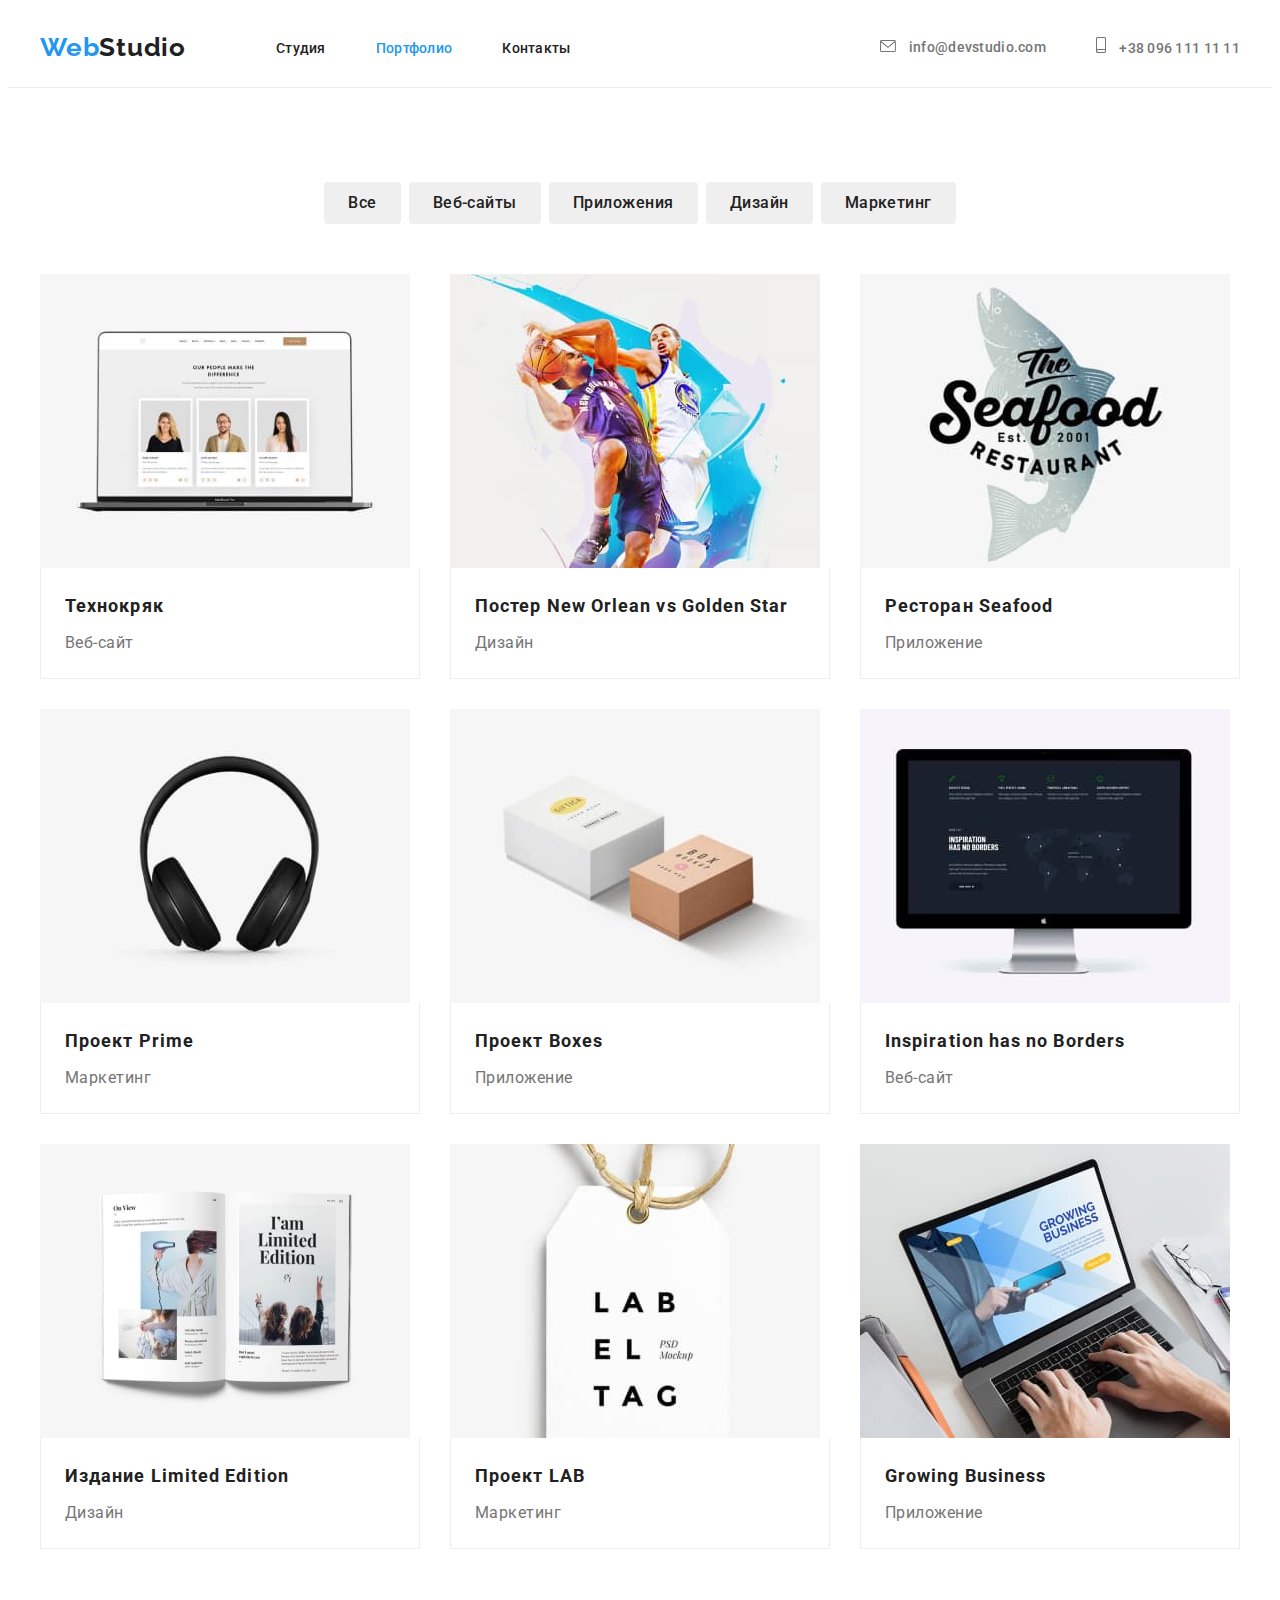
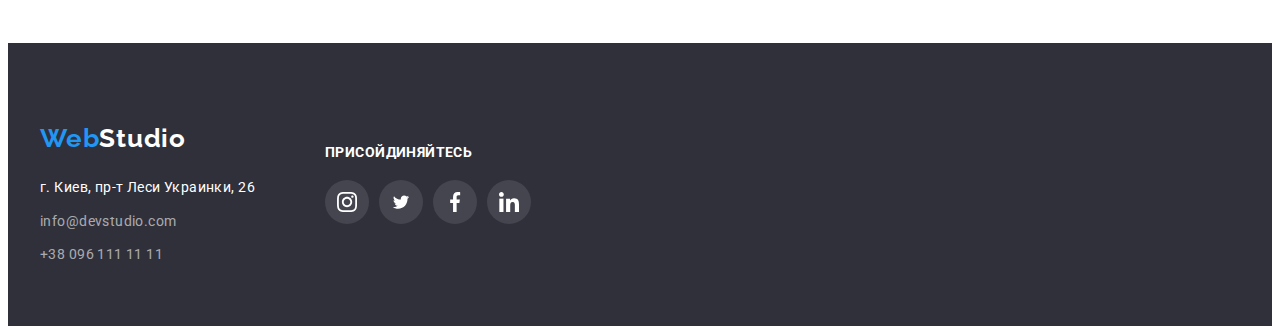
==== portfolio.html @ c00b797a "hw-04" ====
<!DOCTYPE html>
<html lang="ru">
  <head>
    <meta charset="UTF-8" />
    <meta http-equiv="X-UA-Compatible" content="IE=edge" />
    <meta name="viewport" content="width=device-width, initial-scale=1.0" />
    <link rel="preconnect" href="https://fonts.googleapis.com" />
    <link rel="preconnect" href="https://fonts.gstatic.com" crossorigin />
    <link
      href="https://fonts.googleapis.com/css2?family=Raleway:wght@700&family=Roboto:wght@400;500;700;900&display=swap"
      rel="stylesheet"
    />

    <title>WebStudio</title>
    <link
      rel="stylesheet"
      href="https://cdnjs.cloudflare.com/ajax/libs/modern-normalize/1.1.0/modern-normalize.min.css"
      integrity="sha512-wpPYUAdjBVSE4KJnH1VR1HeZfpl1ub8YT/NKx4PuQ5NmX2tKuGu6U/JRp5y+Y8XG2tV+wKQpNHVUX03MfMFn9Q=="
      crossorigin="anonymous"
      referrerpolicy="no-referrer"
    />
    <link rel="stylesheet" href="./css/styles.css" />
  </head>

  <body>
    <header class="header">
      <div class="header-container container">
        <a href="./index.html" class="header-webstudio link"
          >Web<span class="header-logo">Studio</span></a
        >
        <nav class="header-nav">
          <ul class="header-links">
            <li class="header-item">
              <a href="./index.html" class="header-link link">Студия</a>
            </li>
            <li class="header-item">
              <a href="./portfolio.html" class="header-link link current"
                >Портфолио</a
              >
            </li>
            <li class="header-item">
              <a href="tel:+380961111111" class="header-link link">Контакты</a>
            </li>
          </ul>
        </nav>
        <ul class="header-contacts">
          <li class="contacts-item">
            <a class="header-mail link" href="mailto:info@devstudio.com">
              <svg class="header-contacts-icon" width="16" height="12">
                <use
                  href="./images/icons.svg/symbol-defs.svg#icon-envelope"
                ></use>
              </svg>
              info@devstudio.com</a
            >
          </li>
          <li class="contacts-item">
            <a class="header-tel link" href="tel:+380961111111">
              <svg class="header-contacts-icon" width="10" height="16">
                <use
                  href="./images/icons.svg/symbol-defs.svg#icon-smartphone"
                ></use>
              </svg>
              +38 096 111 11 11</a
            >
          </li>
        </ul>
      </div>
    </header>

    <main>
      <section class="main">
        <div class="container">
          <ul class="buttons-list">
            <li class="buttons-item">
              <button type="button" class="buttons-button">Все</button>
            </li>
            <li class="buttons-item">
              <button type="button" class="buttons-button">Веб-сайты</button>
            </li>
            <li class="buttons-item">
              <button type="button" class="buttons-button">Приложения</button>
            </li>
            <li class="buttons-item">
              <button type="button" class="buttons-button">Дизайн</button>
            </li>
            <li class="buttons-item">
              <button type="button" class="buttons-button">Маркетинг</button>
            </li>
          </ul>

          <ul class="portfolio-list">
            <li class="portfolio-item">
              <div class="card-sumb">
                <a href=""><img src="./images/laptop.jpg" alt="" /></a>
              </div>
              <div class="card-content">
                <h3 class="images-title">Технокряк</h3>
                <p class="images-text">Веб-сайт</p>
              </div>
            </li>

            <li class="portfolio-item">
              <div class="card-sumb">
                <a href=""><img src="./images/poster.jpg" alt="" /></a>
              </div>
              <div class="card-content">
                <h3 class="images-title">Постер New Orlean vs Golden Star</h3>
                <p class="images-text">Дизайн</p>
              </div>
            </li>

            <li class="portfolio-item">
              <div class="card-sumb">
                <a href=""><img src="./images/seafood.jpg" alt="" /></a>
              </div>
              <div class="card-content">
                <h3 class="images-title">Ресторан Seafood</h3>
                <p class="images-text">Приложение</p>
              </div>
            </li>

            <li class="portfolio-item">
              <div class="card-sumb">
                <a href=""><img src="./images/headphone.jpg" alt="" /></a>
              </div>
              <div class="card-content">
                <h3 class="images-title">Проект Prime</h3>
                <p class="images-text">Маркетинг</p>
              </div>
            </li>

            <li class="portfolio-item">
              <div class="card-sumb">
                <a href=""><img src="./images/boxes.jpg" alt="" /></a>
              </div>
              <div class="card-content">
                <h3 class="images-title">Проект Boxes</h3>
                <p class="images-text">Приложение</p>
              </div>
            </li>

            <li class="portfolio-item">
              <div class="card-sumb">
                <a href=""><img src="./images/screen.jpg" alt="" /></a>
              </div>
              <div class="card-content">
                <h3 class="images-title">Inspiration has no Borders</h3>
                <p class="images-text">Веб-сайт</p>
              </div>
            </li>

            <li class="portfolio-item">
              <div class="card-sumb">
                <a href=""><img src="./images/book.jpg" alt="" /></a>
              </div>
              <div class="card-content">
                <h3 class="images-title">Издание Limited Edition</h3>
                <p class="images-text">Дизайн</p>
              </div>
            </li>

            <li class="portfolio-item">
              <div class="card-sumb">
                <a href=""><img src="./images/badge.jpg" alt="" /></a>
              </div>
              <div class="card-content">
                <h3 class="images-title">Проект LAB</h3>
                <p class="images-text">Маркетинг</p>
              </div>
            </li>

            <li class="portfolio-item">
              <div class="card-sumb">
                <a href=""><img src="./images/surf.jpg" alt="" /></a>
              </div>
              <div class="card-content">
                <h3 class="images-title">Growing Business</h3>
                <p class="images-text">Приложение</p>
              </div>
            </li>
          </ul>
        </div>
      </section>
    </main>

    <footer class="footer">
      <div class="container footer-wrap">
        <div class="footer-address">
          <a href="./index.html" class="footer-webstudio link"
            >Web<span class="footer-logo">Studio</span></a
          >
          <address class="footer-address">
            <ul class="footer-list">
              <li class="footer-item">
                <a
                  class="footer-link link address"
                  href="https://goo.gl/maps/LqxU8Z8EwyXyZSnf8"
                  target="_blank"
                  rel="noopener noreferrer nofollow"
                  >г. Киев, пр-т Леси Украинки, 26</a
                >
              </li>
              <li class="footer-item">
                <a
                  class="footer-mail link address"
                  href="mailto:info@devstudio.com"
                  >info@devstudio.com</a
                >
              </li>
              <li class="footer-item">
                <a class="footer-tel link address" href="tel:+380961111111"
                  >+38 096 111 11 11</a
                >
              </li>
            </ul>
          </address>
        </div>
        <div class="footer-soc">
          <p class="footer-soc-text">ПРИСОЙДИНЯЙТЕСЬ</p>
          <ul class="footer-soc-list">
            <li class="footer-soc-item">
              <a class="footer-soc-link link" href="">
                <svg class="footer-soc-icon" width="20" height="20">
                  <use
                    href="./images/icons.svg/symbol-defs.svg#icon-instagram"
                  ></use>
                </svg>
              </a>
            </li>
            <li class="footer-soc-item">
              <a class="footer-soc-link link" href="">
                <svg class="footer-soc-icon" width="20" height="16.25">
                  <use
                    href="./images/icons.svg/symbol-defs.svg#icon-twitter"
                  ></use>
                </svg>
              </a>
            </li>
            <li class="footer-soc-item">
              <a class="footer-soc-link link" href="">
                <svg class="footer-soc-icon" width="20" height="20">
                  <use
                    href="./images/icons.svg/symbol-defs.svg#icon-facebook"
                  ></use>
                </svg>
              </a>
            </li>
            <li class="footer-soc-item">
              <a class="footer-soc-link link" href="">
                <svg class="footer-soc-icon" width="20" height="20">
                  <use
                    href="./images/icons.svg/symbol-defs.svg#icon-linkedin"
                  ></use>
                </svg>
              </a>
            </li>
          </ul>
        </div>
      </div>
    </footer>
  </body>
</html>
---- css/styles.css ----
:root {
  --main-color: #212121;
  --main-second-color: #2196f3;
  --mail-color: #757575;
  --portfolio-main-color: #212121;
  --portfolio-text-color: #757575;
  --icons-color: rgba(175, 177, 184, 1);
  --card-shadow: 0px 1px 1px rgba(0, 0, 0, 0.12),
    0px 4px 4px rgba(0, 0, 0, 0.06), 1px 4px 6px rgba(0, 0, 0, 0.16);
}

body {
  font-family: "Roboto", sans-serif;
}

p,
h1,
h2,
h3,
h4,
h5,
h6 {
  margin: 0;
}

ul {
  list-style: none;
  padding-left: 0;
  margin: 0;
}

img {
  display: block;
  max-width: 100%;
  height: auto;
}

.link {
  text-decoration: none;
}
.container {
  width: 1200px;
  padding: 0 15px;
  margin: 0 auto;
}

/*-------------------- section header -----------------*/
.header-container {
  display: flex;
  align-items: center;
}

.header {
  padding-top: 24px;
  padding-bottom: 24px;
  border-bottom: 1px solid #ececec;
}

.header-logo {
  color: var(--main-color);
}

.header-webstudio {
  font-family: "Raleway";
  font-weight: 700;
  font-size: 26px;
  line-height: 1.19;
  letter-spacing: 0.03em;
  color: var(--main-second-color);
  margin-right: 90px;
}

.header-link {
  font-weight: 500;
  font-size: 14px;
  line-height: 1.14;
  letter-spacing: 0.02em;
  color: var(--main-color);
}

.header-links {
  display: flex;
}

.header-item:not(:last-child) {
  margin-right: 50px;
}

.header-links .header-link.current {
  color: var(--main-second-color);
}

.header-link:hover,
.header-link:focus {
  color: var(--main-second-color);
}

.header-contacts {
  display: flex;
  margin-left: auto;
}
.contacts-item:not(:last-child) {
  margin-right: 50px;
}

/*------------------------header-icon--------------------------------------*/
.header-contacts-icon {
  margin-right: 10px;
}

.contact-item {
  width: 100%;
  height: 100%;
  border-radius: 50%;
  display: flex;
  align-items: center;
  justify-content: center;
  fill: #afb1b8;
  background-color: transparent;
}
.header-contacts-icon {
  margin-right: 10px;
  fill: var(--mail-color);
}

.header-mail,
.header-tel {
  font-family: inherit;
  font-weight: 500;
  font-size: 14px;
  line-height: 1.14;
  letter-spacing: 0.02em;
  color: var(--mail-color);
}
.header-mail:hover,
.header-mail:focus,
.header-tel:hover,
.header-tel:focus {
  color: var(--main-second-color);
}
.header-contacts-icon:focus,
.header-contacts-icon:hover {
  fill: var(--main-second-color);
}

/*.contacts-item:focus,
.contacts-item:hover{
  fill: var(--main-second-color);
}*/

/*------------------- section bussines ----------------*/

.bussines {
  background: #2f303a;
  text-align: center;
  padding: 200px 0;
  max-width: 1600px;
  height: 600px;
  margin-right: auto;
  margin-left: auto;
  background-image: linear-gradient(
      to right,
      rgba(47, 48, 58, 0.4),
      rgba(47, 48, 58, 0.4)
    ),
    url("../images/icons.svg/hero-image.jpg");
  background-repeat: no-repeat;
  background-position: center;
  background-size: cover;
}

.bussines-title {
  font-weight: 900;
  font-size: 44px;
  line-height: 1.36;
  text-align: center;
  letter-spacing: 0.06em;
  text-transform: uppercase;
  color: #ffffff;
  align-items: center;
  width: 696px;
  margin-left: auto;
  margin-right: auto;
  margin-bottom: 30px;
}

.bussines-button {
  font-family: inherit;
  font-weight: 700;
  font-size: 16px;
  background: var(--main-second-color);
  box-shadow: 0px 4px 4px rgba(0, 0, 0, 0.15);
  border-radius: 4px;
  color: #ffffff;
  cursor: pointer;
  padding: 10px 32px;
  border: none;
}

.bussines-button:hover {
  background-color: grey;
}

/*------------------ section proposition --------------*/

.visually-hidden {
  position: absolute;
  white-space: nowrap;
  width: 1px;
  height: 1px;
  overflow: hidden;
  border: 0;
  padding: 0;
  clip: rect(0 0 0 0);
  clip-path: inset(50%);
  margin: -1px;
}

.proposition {
  padding-top: 94px;
  padding-bottom: 94px;
}

.proposition-list {
  display: flex;
  box-sizing: border-box;
}
.proposition-item:not(:last-child) {
  margin-right: 30px;
}
.proposition-item {
  text-align: left;
  width: 270px;
}
.proposition-item::before {
  display: block;
  content: " ";
  height: 120px;
  margin-bottom: 30px;
  background: #f5f4fa;
  border-radius: 4px;
  background-repeat: no-repeat;
  background-position: center;
}

.proposition-item:nth-child(1)::before {
  background-image: url(../images/icons.svg/antenna.svg);
}
.proposition-item:nth-child(2)::before {
  background-image: url(../images/icons.svg/clock.svg);
}
.proposition-item:nth-child(3)::before {
  background-image: url(../images/icons.svg/diagram.svg);
}
.proposition-item:nth-child(4)::before {
  background-image: url(../images/icons.svg/astronaut.svg);
}

.proposition-title {
  font-weight: 700;
  font-size: 14px;
  line-height: 1.14;
  letter-spacing: 0.03em;
  text-transform: uppercase;

  color: var(--main-color);
  margin-bottom: 10px;
}

.proposition-text {
  font-size: 14px;
  line-height: 1.7;
  letter-spacing: 0.03em;
  color: #757575;
  box-sizing: border-box;
}
/*--------------------- section doing -----------------*/
.doing {
  padding-bottom: 94px;
}
.doing-title {
  font-weight: 700;
  font-size: 36px;
  line-height: 1.16;
  text-align: center;
  letter-spacing: 0.03em;
  margin-bottom: 50px;

  color: var(--main-color);
}

.doing-list {
  display: flex;
}
.doing-item:not(:last-child) {
  margin-right: 30px;
}

/*------------------- section Team -------------------*/

.section-team {
  background-color: #f5f4fa;
  padding-top: 94px;
  padding-bottom: 94px;
}
.our-team {
  font-weight: 700;
  font-size: 36px;
  line-height: 1.16;
  text-align: center;
  letter-spacing: 0.03em;

  color: var(--main-color);
  margin-bottom: 50px;
}

.team-list {
  text-align: center;
}

.team-list {
  display: flex;
  justify-content: center;
}

.team-item {
  box-sizing: border-box;
  background: #ffffff;
  box-shadow: var(--card-shadow);
  border-radius: 0px 0px 4px 4px;
}
.team-item:not(:last-child) {
  margin-right: 30px;
}
.team-div {
  padding: 30px 0;
}

.team-title {
  font-weight: 500;
  font-size: 16px;
  line-height: 1.18;
  letter-spacing: 0.03em;
  margin-bottom: 10px;
  color: var(--main-color);
}

.team-text {
  line-height: 19px;
  letter-spacing: 0.03em;
  color: #757575;
  margin-bottom: 16px;
}
.team-soc-list {
  display: flex;
  justify-content: center;
  margin-bottom: 15px;
}
.team-soc-item {
  width: 44px;
  height: 44px;
}
.team-soc-item:not(:last-child) {
  margin-right: 10px;
}
.team-soc-link {
  width: 100%;
  height: 100%;
  border-radius: 50%;
  display: flex;
  align-items: center;
  justify-content: center;
  fill: var(--icons-color);
  background-color: transparent;
}
.team-soc-icon:focus,
.team-soc-icon:hover,
.team-soc-link:focus,
.team-soc-link:hover {
  fill: white;
  background-color: var(--main-second-color);
  /*stroke: black;*/
}

/*------------------------section-customers------------------------*/

.section-customers {
  padding: 94px 0;
  text-align: center;
}

.customers-title{
font-family: inherit;
font-style: normal;
font-weight: 700;
font-size: 36px;
line-height: calc(42/36);
text-align: center;
letter-spacing: 0.03em;
color: #212121;
}



.customers-list {
  display: flex;
  margin-top: 50px;
  justify-content: center;
}

.customers-item {
  width: 170px;
  height: 90px;
  border: 1px solid var(--icons-color);
  border-radius: 4px;
}
/*.customers-list > .customers-item {
  flex-basis: calc(100% / 3 - 30px);
  margin-left: 30px;
  margin-top: 50px;
}*/
.customers-item:not(:last-child) {
  margin-right: 30px;
}
.customers-link {
  width: 100%;
  height: 100%;
  display: flex;
}
.customers-logo {
  margin: 16px 32px;
  fill: var(--icons-color);
}

.customers-item:focus, .customers-item:hover{
  border: 1px solid var(--main-second-color);
}

.customers-logo:focus,
.customers-logo:hover {
  fill: var(--main-second-color);
}

/*------------------ section footer -------------------*/
.footer-wrap {
  display: flex;
  align-items: center;
}
.footer {
  background-color: #2f303a;
  box-sizing: border-box;
  padding-top: 60px;
  padding-bottom: 60px;
  display: flex;
}

.footer-webstudio {
  font-family: "Raleway";
  font-weight: 700;
  font-size: 26px;
  line-height: 1.19;
  letter-spacing: 0.03em;
  color: var(--main-second-color);
}

.footer-logo {
  color: white;
}

.footer-address {
  font-style: normal;
  margin-top: 20px;
}

.footer-item:not(:last-child) {
  margin-bottom: 9px;
}
.footer-link {
  font-weight: 400;
  font-size: 14px;
  line-height: calc(26 / 14);
  letter-spacing: 0.03em;
  color: #ffffff;
}

.footer-mail,
.footer-tel {
  font-size: 14px;
  line-height: calc(24 / 14);
  letter-spacing: 0.03em;

  color: rgba(255, 255, 255, 0.6);
}

.address:not(:last-child) {
  margin-bottom: 9px;
}

.footer-soc {
  width: 206px;
  height: 80px;
  margin-left: 70px;
  justify-content: center;
}
.footer-soc-list {
  display: flex;
}

.footer-soc-text {
  font-family: inherit;
  font-style: normal;
  font-weight: 700;
  font-size: 14px;
  line-height: calc(16 / 14);
  letter-spacing: 0.03em;
  text-transform: uppercase;
  color: #ffffff;
  margin-bottom: 20px;
}

.footer-soc-item:not(:last-child) {
  margin-right: 10px;
}

.footer-soc-item {
  width: 44px;
  height: 44px;
}
.footer-soc-link {
  width: 100%;
  height: 100%;
  border-radius: 50%;
  display: flex;
  align-items: center;
  justify-content: center;
  fill: var(--icons-color);
  background: rgba(255, 255, 255, 0.1);
  fill: rgba(255, 255, 255, 1);
}

.footer-soc-link:hover,
.footer-soc-link:focus {
  background-color: var(--main-second-color);
}

/*--------------- ПОРТФОЛІО -----------------*/

.main {
  padding-top: 94px;
  padding-bottom: 94px;
}
.buttons-list {
  display: flex;
  justify-content: center;
  margin-bottom: 50px;
}

.buttons-item:not(:last-child) {
  margin-right: 8px;
}

.buttons-button:hover,
.buttons-button:focus {
  color: white;
  background-color: var(--main-second-color);
  box-shadow: var(--card-shadow);
  border-radius: 4px;
  border-color: transparent;
}
.buttons-button {
  font-family: inherit;
  font-weight: 500;
  font-size: 16px;
  line-height: calc(26 / 16);
  text-align: center;
  letter-spacing: 0.03em;
  border-radius: 4px;
  border-color: transparent;
  color: #212121;
  cursor: pointer;
  padding: 6px 22px;
}

.images-title {
  font-weight: 700;
  font-size: 18px;
  line-height: calc(36 / 18);
  letter-spacing: 0.06em;
  margin-bottom: 4px;

  color: var(--portfolio-main-color);
}

.images-text {
  line-height: calc(30 / 16);
  letter-spacing: 0.03em;

  color: var(--portfolio-text-color);
}

.portfolio-list {
  padding: 0;
  margin: 0;
  display: flex;
  flex-wrap: wrap;
  margin-top: -30px;
  margin-left: -30px;
}

.portfolio-list > .portfolio-item {
  flex-basis: calc(100% / 3 - 30px);
  margin-left: 30px;
  margin-top: 30px;
}

.card-content {
  padding: 20px 24px;
  border: 1px solid #eeeeee;
  border-top: none;
}
.porfolio-item:focus,
.portfolio-item:hover {
  background: #ffffff;
  border: 1px solid #eeeeee;
  box-shadow: var(--card-shadow);
}
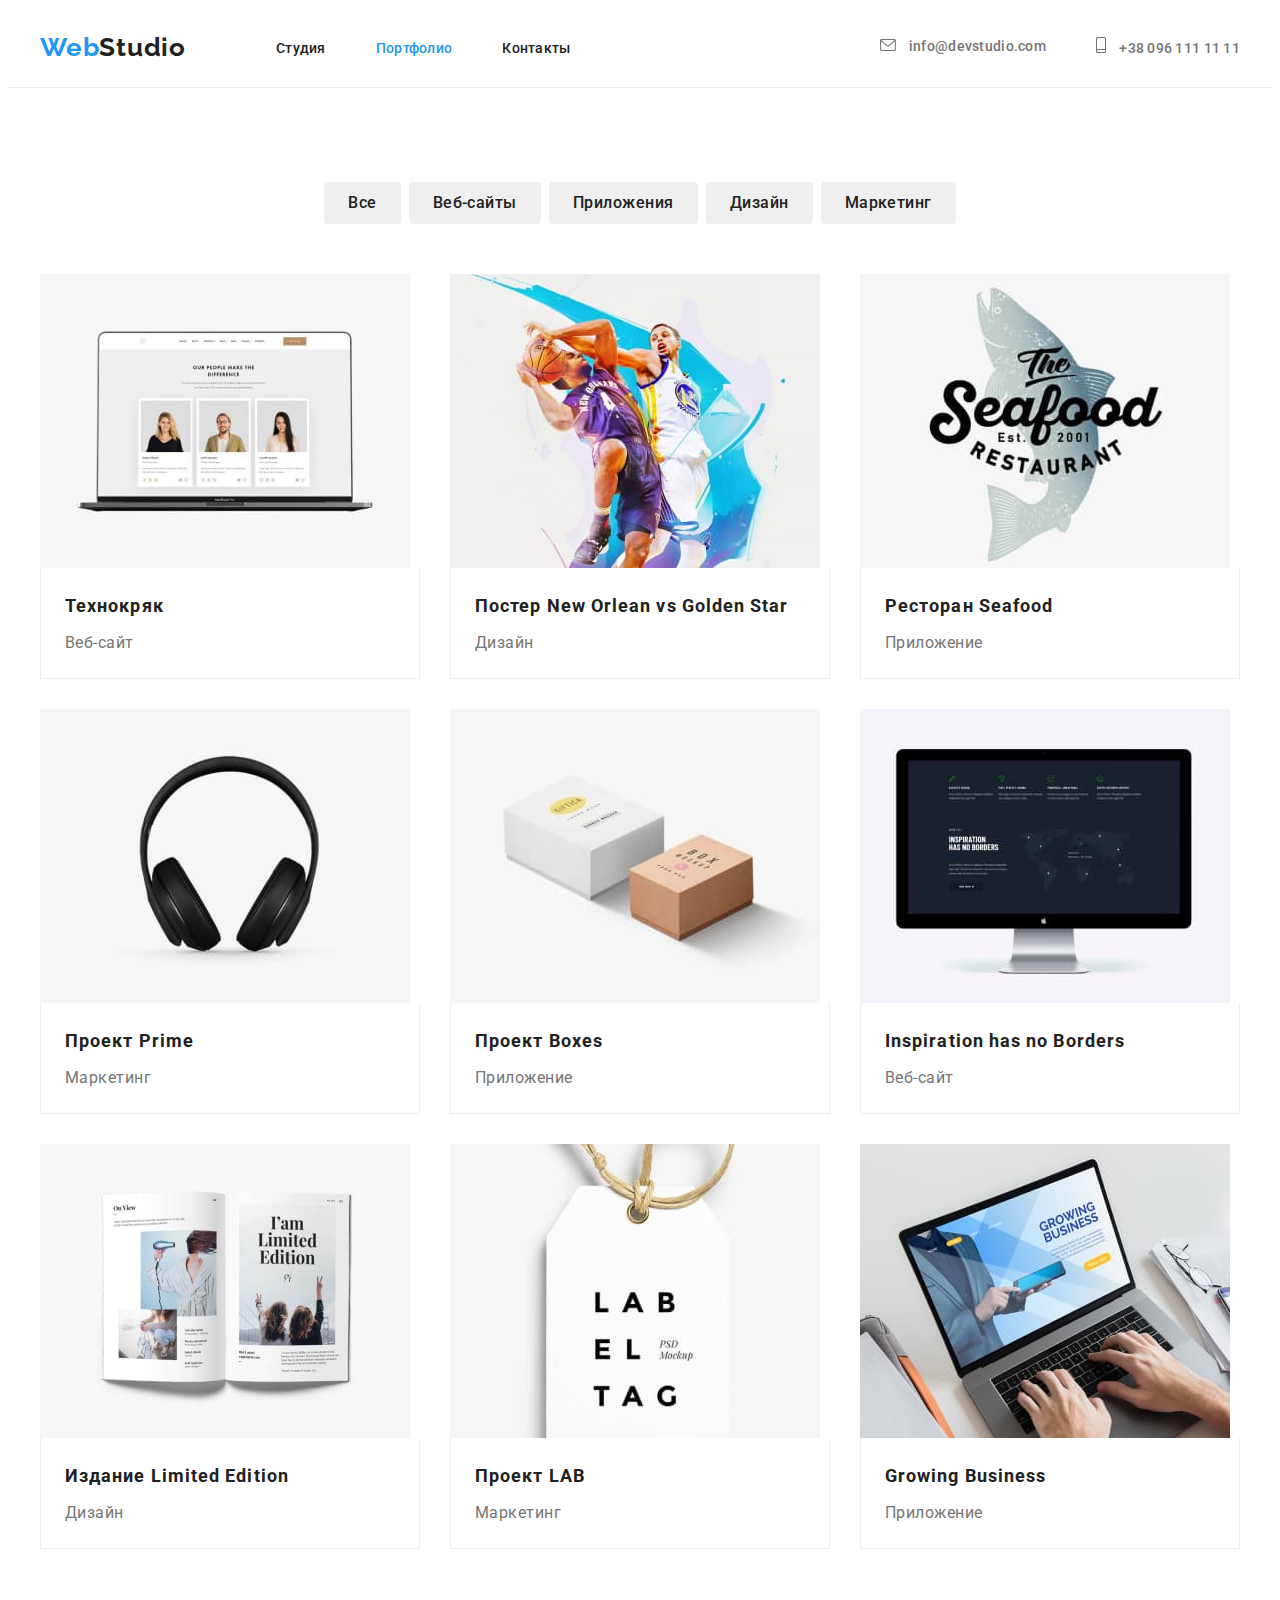
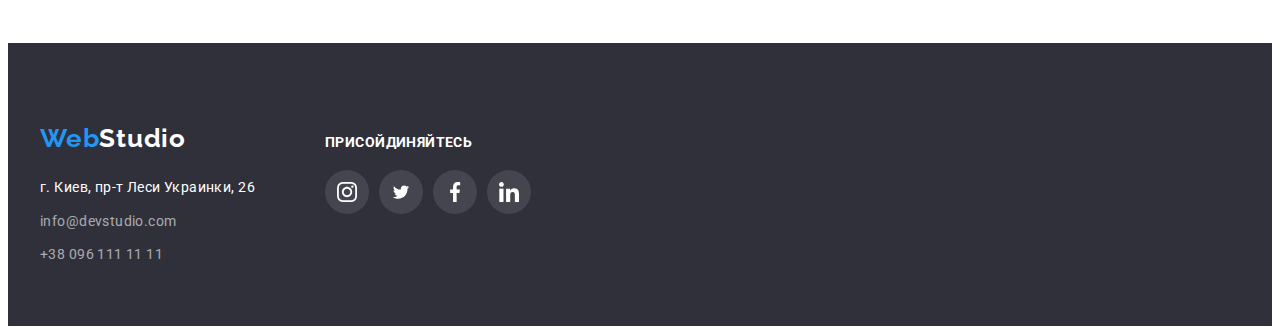
==== commit 0ec66493: "HM-04-2" ====
--- a/portfolio.html
+++ b/portfolio.html
@@ -91,93 +91,93 @@
 
           <ul class="portfolio-list">
             <li class="portfolio-item">
-              <div class="card-sumb">
-                <a href=""><img src="./images/laptop.jpg" alt="" /></a>
-              </div>
-              <div class="card-content">
-                <h3 class="images-title">Технокряк</h3>
-                <p class="images-text">Веб-сайт</p>
-              </div>
-            </li>
-
-            <li class="portfolio-item">
-              <div class="card-sumb">
-                <a href=""><img src="./images/poster.jpg" alt="" /></a>
-              </div>
-              <div class="card-content">
-                <h3 class="images-title">Постер New Orlean vs Golden Star</h3>
-                <p class="images-text">Дизайн</p>
-              </div>
-            </li>
-
-            <li class="portfolio-item">
-              <div class="card-sumb">
-                <a href=""><img src="./images/seafood.jpg" alt="" /></a>
-              </div>
-              <div class="card-content">
-                <h3 class="images-title">Ресторан Seafood</h3>
-                <p class="images-text">Приложение</p>
-              </div>
-            </li>
-
-            <li class="portfolio-item">
-              <div class="card-sumb">
-                <a href=""><img src="./images/headphone.jpg" alt="" /></a>
-              </div>
-              <div class="card-content">
-                <h3 class="images-title">Проект Prime</h3>
-                <p class="images-text">Маркетинг</p>
-              </div>
-            </li>
-
-            <li class="portfolio-item">
-              <div class="card-sumb">
-                <a href=""><img src="./images/boxes.jpg" alt="" /></a>
-              </div>
-              <div class="card-content">
-                <h3 class="images-title">Проект Boxes</h3>
-                <p class="images-text">Приложение</p>
-              </div>
-            </li>
-
-            <li class="portfolio-item">
-              <div class="card-sumb">
-                <a href=""><img src="./images/screen.jpg" alt="" /></a>
-              </div>
-              <div class="card-content">
-                <h3 class="images-title">Inspiration has no Borders</h3>
-                <p class="images-text">Веб-сайт</p>
-              </div>
-            </li>
-
-            <li class="portfolio-item">
-              <div class="card-sumb">
-                <a href=""><img src="./images/book.jpg" alt="" /></a>
-              </div>
-              <div class="card-content">
-                <h3 class="images-title">Издание Limited Edition</h3>
-                <p class="images-text">Дизайн</p>
-              </div>
-            </li>
-
-            <li class="portfolio-item">
-              <div class="card-sumb">
-                <a href=""><img src="./images/badge.jpg" alt="" /></a>
-              </div>
-              <div class="card-content">
-                <h3 class="images-title">Проект LAB</h3>
-                <p class="images-text">Маркетинг</p>
-              </div>
-            </li>
-
-            <li class="portfolio-item">
-              <div class="card-sumb">
-                <a href=""><img src="./images/surf.jpg" alt="" /></a>
-              </div>
-              <div class="card-content">
-                <h3 class="images-title">Growing Business</h3>
-                <p class="images-text">Приложение</p>
-              </div>
+              <a class="portfolio-link" href="">
+                <img src="./images/laptop.jpg" alt="" />
+                <div class="card-content">
+                  <h3 class="images-title">Технокряк</h3>
+                  <p class="images-text">Веб-сайт</p>
+                </div>
+              </a>
+            </li>
+
+            <li class="portfolio-item">
+              <a class="portfolio-link" href="">
+                <img src="./images/poster.jpg" alt="" />
+                <div class="card-content">
+                  <h3 class="images-title">Постер New Orlean vs Golden Star</h3>
+                  <p class="images-text">Дизайн</p>
+                </div>
+              </a>
+            </li>
+
+            <li class="portfolio-item">
+              <a class="portfolio-link" href=""
+                ><img src="./images/seafood.jpg" alt="" />
+                <div class="card-content">
+                  <h3 class="images-title">Ресторан Seafood</h3>
+                  <p class="images-text">Приложение</p>
+                </div></a
+              >
+            </li>
+
+            <li class="portfolio-item">
+              <a class="portfolio-link" href=""
+                ><img src="./images/headphone.jpg" alt="" />
+                <div class="card-content">
+                  <h3 class="images-title">Проект Prime</h3>
+                  <p class="images-text">Маркетинг</p>
+                </div></a
+              >
+            </li>
+
+            <li class="portfolio-item">
+              <a class="portfolio-link" href=""
+                ><img src="./images/boxes.jpg" alt="" />
+                <div class="card-content">
+                  <h3 class="images-title">Проект Boxes</h3>
+                  <p class="images-text">Приложение</p>
+                </div>
+              </a>
+            </li>
+
+            <li class="portfolio-item">
+              <a class="portfolio-link" href=""
+                ><img src="./images/screen.jpg" alt="" />
+                <div class="card-content">
+                  <h3 class="images-title">Inspiration has no Borders</h3>
+                  <p class="images-text">Веб-сайт</p>
+                </div></a
+              >
+            </li>
+
+            <li class="portfolio-item">
+              <a class="portfolio-link" href=""
+                ><img src="./images/book.jpg" alt="" />
+                <div class="card-content">
+                  <h3 class="images-title">Издание Limited Edition</h3>
+                  <p class="images-text">Дизайн</p>
+                </div></a
+              >
+            </li>
+
+            <li class="portfolio-item">
+              <a class="portfolio-link" href=""
+                ><img src="./images/badge.jpg" alt="" />
+                <div class="card-content">
+                  <h3 class="images-title">Проект LAB</h3>
+                  <p class="images-text">Маркетинг</p>
+                </div></a
+              >
+            </li>
+
+            <li class="portfolio-item">
+              <a class="portfolio-link" href=""
+                ><img src="./images/surf.jpg" alt="" />
+                <div class="card-content">
+                  <h3 class="images-title">Growing Business</h3>
+                  <p class="images-text">Приложение</p>
+                </div></a
+              >
             </li>
           </ul>
         </div>
--- a/css/styles.css
+++ b/css/styles.css
@@ -23,10 +23,12 @@
   margin: 0;
 }
 
-ul {
+ul,
+a {
   list-style: none;
   padding-left: 0;
   margin: 0;
+  text-decoration: none;
 }
 
 img {
@@ -103,6 +105,11 @@
   margin-right: 50px;
 }
 
+.contacts-item {
+  display: flex;
+  align-items: center;
+}
+
 /*------------------------header-icon--------------------------------------*/
 .header-contacts-icon {
   margin-right: 10px;
@@ -115,9 +122,8 @@
   display: flex;
   align-items: center;
   justify-content: center;
-  fill: #afb1b8;
-  background-color: transparent;
-}
+}
+
 .header-contacts-icon {
   margin-right: 10px;
   fill: var(--mail-color);
@@ -125,6 +131,7 @@
 
 .header-mail,
 .header-tel {
+  display: block;
   font-family: inherit;
   font-weight: 500;
   font-size: 14px;
@@ -132,30 +139,19 @@
   letter-spacing: 0.02em;
   color: var(--mail-color);
 }
-.header-mail:hover,
 .header-mail:focus,
-.header-tel:hover,
-.header-tel:focus {
-  color: var(--main-second-color);
-}
-.header-contacts-icon:focus,
-.header-contacts-icon:hover {
+.header-mail:hover{
   fill: var(--main-second-color);
 }
 
-/*.contacts-item:focus,
-.contacts-item:hover{
-  fill: var(--main-second-color);
-}*/
-
-/*------------------- section bussines ----------------*/
+
+/*------------- section bussines ----------------*/
 
 .bussines {
   background: #2f303a;
   text-align: center;
   padding: 200px 0;
   max-width: 1600px;
-  height: 600px;
   margin-right: auto;
   margin-left: auto;
   background-image: linear-gradient(
@@ -354,7 +350,6 @@
 .team-soc-list {
   display: flex;
   justify-content: center;
-  margin-bottom: 15px;
 }
 .team-soc-item {
   width: 44px;
@@ -389,18 +384,16 @@
   text-align: center;
 }
 
-.customers-title{
-font-family: inherit;
-font-style: normal;
-font-weight: 700;
-font-size: 36px;
-line-height: calc(42/36);
-text-align: center;
-letter-spacing: 0.03em;
-color: #212121;
-}
-
-
+.customers-title {
+  font-family: inherit;
+  font-style: normal;
+  font-weight: 700;
+  font-size: 36px;
+  line-height: calc(42 / 36);
+  text-align: center;
+  letter-spacing: 0.03em;
+  color: #212121;
+}
 
 .customers-list {
   display: flex;
@@ -409,10 +402,9 @@
 }
 
 .customers-item {
+  display: flex;
   width: 170px;
   height: 90px;
-  border: 1px solid var(--icons-color);
-  border-radius: 4px;
 }
 /*.customers-list > .customers-item {
   flex-basis: calc(100% / 3 - 30px);
@@ -426,25 +418,22 @@
   width: 100%;
   height: 100%;
   display: flex;
-}
-.customers-logo {
-  margin: 16px 32px;
+  align-items: center;
+  justify-content: center;
+  border-radius: 4px;
+  border: 1px solid var(--icons-color);
   fill: var(--icons-color);
 }
-
-.customers-item:focus, .customers-item:hover{
-  border: 1px solid var(--main-second-color);
-}
-
-.customers-logo:focus,
-.customers-logo:hover {
+.customers-link:hover,
+.customers-link:focus {
   fill: var(--main-second-color);
+  border-color: var(--main-second-color);
 }
 
 /*------------------ section footer -------------------*/
 .footer-wrap {
   display: flex;
-  align-items: center;
+  align-items: baseline;
 }
 .footer {
   background-color: #2f303a;
@@ -618,9 +607,17 @@
   border: 1px solid #eeeeee;
   border-top: none;
 }
-.porfolio-item:focus,
+/*.porfolio-item:focus,
 .portfolio-item:hover {
   background: #ffffff;
   border: 1px solid #eeeeee;
   box-shadow: var(--card-shadow);
-}
+}*/
+
+.portfolio-link {
+  display: block;
+}
+.portfolio-link:hover,
+.portfolio-link:hover {
+  box-shadow: var(--card-shadow);
+}
